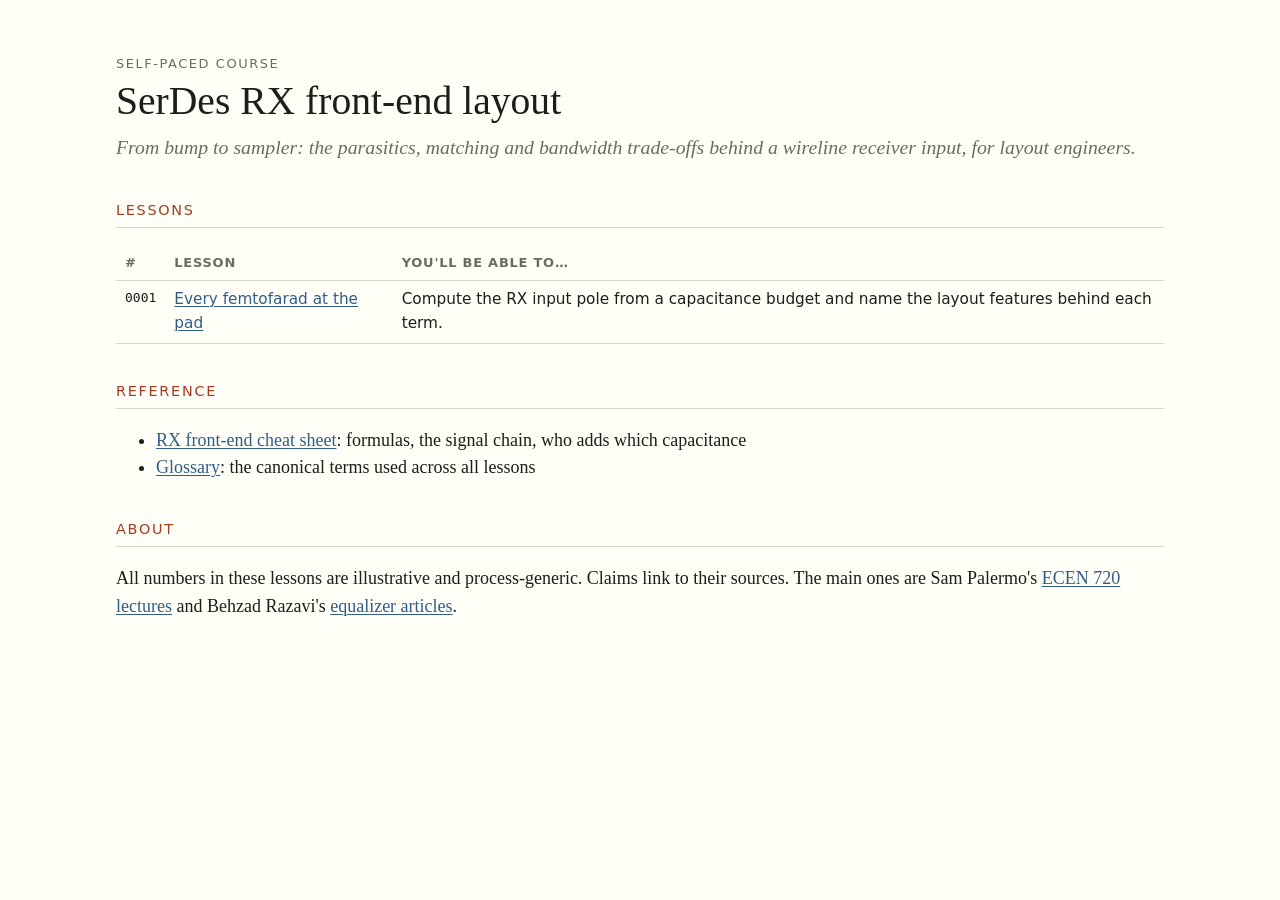
==== index.html @ 03108403 "Add SerDes RX front-end layout course: lesson 0001, reference sheets, Pages site Co-Authored-By: Cla" ====
<!doctype html>
<html lang="en">
<head>
<meta charset="utf-8">
<meta name="viewport" content="width=device-width, initial-scale=1">
<title>SerDes RX Layout Course</title>
<meta name="description" content="A self-paced course on SerDes receiver front-end layout: pad, ESD, termination, T-coil and CTLE.">
<link rel="stylesheet" href="assets/style.css">
</head>
<body class="reference">
<header class="lesson-head" style="max-width:60rem;padding-right:16px">
  <div class="kicker">Self-paced course</div>
  <h1>SerDes RX front-end layout</h1>
  <p class="subtitle">From bump to sampler: the parasitics, matching and bandwidth trade-offs behind a wireline receiver input, for layout engineers.</p>
</header>
<main>

<h2>Lessons</h2>
<table>
  <thead><tr><th>#</th><th>Lesson</th><th>You'll be able to…</th></tr></thead>
  <tbody>
    <tr><td class="mono">0001</td><td><a href="lessons/0001-every-femtofarad-at-the-pad.html">Every femtofarad at the pad</a></td><td>Compute the RX input pole from a capacitance budget and name the layout features behind each term.</td></tr>
  </tbody>
</table>

<h2>Reference</h2>
<ul>
  <li><a href="reference/rx-front-end-cheatsheet.html">RX front-end cheat sheet</a>: formulas, the signal chain, who adds which capacitance</li>
  <li><a href="reference/glossary.html">Glossary</a>: the canonical terms used across all lessons</li>
</ul>

<h2>About</h2>
<p>All numbers in these lessons are illustrative and process-generic. Claims link to their sources. The main ones are Sam Palermo's <a href="https://people.engr.tamu.edu/spalermo/ecen689/lecture6_ee720_rx_circuits.pdf">ECEN 720 lectures</a> and Behzad Razavi's <a href="https://www.seas.ucla.edu/brweb/papers/Journals/BR_SSCM_4_2021.pdf">equalizer articles</a>.</p>
</main>
</body>
</html>
---- assets/style.css ----
/* Shared course stylesheet: SerDes RX front-end layout.
   Tufte-inspired: one readable column, margin notes, quiet colour. Prints cleanly. */

:root {
  --bg: #fffff8;
  --fg: #1d1d1b;
  --muted: #6b6b66;
  --rule: #d9d6c8;
  --accent: #a33b20;       /* signal / emphasis */
  --accent-2: #2f5d8a;     /* links, "other" */
  --ok: #2e7d4f;
  --bad: #b3261e;
  --panel: #f5f2e6;
  --mono: ui-monospace, "JetBrains Mono", "SFMono-Regular", Menlo, Consolas, monospace;
  --serif: "Charter", "Bitstream Charter", "Iowan Old Style", "Palatino Linotype", Palatino, Georgia, serif;
  --sans: "Inter", system-ui, -apple-system, "Segoe UI", sans-serif;
}
@media (prefers-color-scheme: dark) {
  :root:not([data-theme="light"]) {
    --bg: #161614; --fg: #e8e6dc; --muted: #9c9a90; --rule: #3a3933;
    --accent: #e07a5a; --accent-2: #7fb0e0; --ok: #6cc28f; --bad: #f08a80; --panel: #201f1c;
  }
}
:root[data-theme="dark"] {
  --bg: #161614; --fg: #e8e6dc; --muted: #9c9a90; --rule: #3a3933;
  --accent: #e07a5a; --accent-2: #7fb0e0; --ok: #6cc28f; --bad: #f08a80; --panel: #201f1c;
}

* { box-sizing: border-box; }
html { font-size: 18px; }
body {
  margin: 0; background: var(--bg); color: var(--fg);
  font-family: var(--serif); line-height: 1.55;
  -webkit-font-smoothing: antialiased;
}
main, header.lesson-head, footer.lesson-foot {
  max-width: 44rem; margin: 0 auto; padding: 0 16px;
  position: relative;
}
@media (min-width: 1100px) {
  main, header.lesson-head, footer.lesson-foot { max-width: 60rem; padding-right: 17rem; }
}

/* Header */
header.lesson-head { padding-top: 3rem; }
.kicker { font-family: var(--sans); font-size: .72rem; letter-spacing: .12em; text-transform: uppercase; color: var(--muted); }
h1 { font-weight: 400; font-size: 2.2rem; line-height: 1.15; margin: .3rem 0 .4rem; }
.subtitle { font-style: italic; color: var(--muted); font-size: 1.1rem; margin: 0 0 1.5rem; }
h2 { font-weight: 400; font-style: italic; font-size: 1.45rem; margin: 2.4rem 0 .6rem; }
h3 { font-weight: 600; font-size: 1rem; margin: 1.6rem 0 .3rem; font-family: var(--sans); }
p, li { hyphens: auto; }
a { color: var(--accent-2); text-decoration-thickness: 1px; text-underline-offset: 2px; }
code, .mono { font-family: var(--mono); font-size: .85em; }
hr { border: 0; border-top: 1px solid var(--rule); margin: 2.5rem 0; }

/* Margin notes (Tufte sidenotes). On narrow screens they sit inline. */
.note {
  display: block; font-size: .8rem; line-height: 1.4; color: var(--muted);
  border-left: 2px solid var(--rule); padding-left: .7rem; margin: .6rem 0 1rem;
}
@media (min-width: 1100px) {
  .note {
    float: right; clear: right; width: 15rem; margin-right: -17rem;
    border-left: 0; padding-left: 0; margin-top: .2rem;
  }
}

/* Callouts */
.win, .goal, .remember, .source, .ask {
  font-family: var(--sans); font-size: .9rem; line-height: 1.5;
  background: var(--panel); border-left: 3px solid var(--accent);
  padding: .8rem 1rem; margin: 1.4rem 0; border-radius: 2px;
}
.goal { border-left-color: var(--accent); }
.source { border-left-color: var(--accent-2); }
.ask { border-left-color: var(--ok); }
.win strong:first-child, .goal strong:first-child, .source strong:first-child, .ask strong:first-child, .remember strong:first-child {
  display: block; font-size: .7rem; letter-spacing: .12em; text-transform: uppercase; color: var(--muted); margin-bottom: .2rem;
}

/* Equations */
.eq { font-family: var(--serif); font-style: italic; text-align: center; font-size: 1.15rem; margin: 1.2rem 0; }
.eq .lbl { font-style: normal; font-family: var(--sans); font-size: .75rem; color: var(--muted); margin-left: 1rem; }

/* Tables */
table { border-collapse: collapse; width: 100%; font-family: var(--sans); font-size: .85rem; margin: 1rem 0; }
th, td { text-align: left; padding: .4rem .5rem; border-bottom: 1px solid var(--rule); vertical-align: top; }
th { font-weight: 600; color: var(--muted); font-size: .72rem; letter-spacing: .06em; text-transform: uppercase; }
td.num, th.num { text-align: right; font-variant-numeric: tabular-nums; }

/* Figures */
figure { margin: 1.6rem 0; }
figure svg { width: 100%; height: auto; display: block; }
figcaption { font-size: .8rem; color: var(--muted); margin-top: .4rem; }
svg .stroke { stroke: var(--fg); }
svg .fill-fg { fill: var(--fg); }
svg .fill-muted { fill: var(--muted); }
svg .fill-accent { fill: var(--accent); }
svg .stroke-accent { stroke: var(--accent); }
svg text { font-family: var(--sans); font-size: 12px; fill: var(--fg); }

/* Footer / nav */
footer.lesson-foot { padding: 2rem 16px 4rem; font-family: var(--sans); font-size: .85rem; color: var(--muted); }
nav.pager { display: flex; justify-content: space-between; gap: 1rem; border-top: 1px solid var(--rule); padding-top: 1rem; }

/* Interactive widgets (quiz.js, pole-budget.js) */
.widget { font-family: var(--sans); font-size: .9rem; border: 1px solid var(--rule); border-radius: 4px; padding: 1rem; margin: 1.4rem 0; background: var(--bg); }
.widget .w-title { font-size: .7rem; letter-spacing: .12em; text-transform: uppercase; color: var(--muted); margin-bottom: .6rem; }
.quiz .q { font-family: var(--serif); font-size: 1rem; margin: 0 0 .7rem; }
.quiz .opts { display: grid; gap: .4rem; }
.quiz button.opt, .widget button {
  font: inherit; text-align: left; padding: .5rem .7rem; border: 1px solid var(--rule); border-radius: 3px;
  background: var(--panel); color: var(--fg); cursor: pointer;
}
.quiz button.opt:hover:not([disabled]) { border-color: var(--accent-2); }
.quiz button.opt.correct { border-color: var(--ok); outline: 2px solid var(--ok); }
.quiz button.opt.wrong { border-color: var(--bad); outline: 2px solid var(--bad); }
.quiz button[disabled] { cursor: default; }
.quiz .feedback { margin-top: .7rem; line-height: 1.5; }
.quiz .feedback .verdict-ok { color: var(--ok); font-weight: 600; }
.quiz .feedback .verdict-bad { color: var(--bad); font-weight: 600; }
.quiz input[type="text"] { font: inherit; padding: .45rem .6rem; width: 8rem; border: 1px solid var(--rule); border-radius: 3px; background: var(--bg); color: var(--fg); }
.quiz .unit { color: var(--muted); margin: 0 .5rem 0 .3rem; }
.quiz .retry { margin-left: .5rem; font-size: .8rem; }
.score { font-family: var(--sans); font-size: .85rem; color: var(--muted); text-align: right; }

.pb-row { display: grid; grid-template-columns: 9.5rem 1fr 4.2rem; align-items: center; gap: .6rem; margin: .25rem 0; }
.pb-row label { font-size: .85rem; }
.pb-row output { text-align: right; font-variant-numeric: tabular-nums; }
.pb-row input[type="range"] { width: 100%; accent-color: var(--accent); }
.pb-controls { display: flex; flex-wrap: wrap; gap: .8rem 1.2rem; margin: .4rem 0 .8rem; }
.pb-controls select { font: inherit; background: var(--panel); color: var(--fg); border: 1px solid var(--rule); border-radius: 3px; padding: .2rem .4rem; }
.pb-readout { display: grid; grid-template-columns: repeat(auto-fit, minmax(8.5rem, 1fr)); gap: .6rem; margin-top: .9rem; }
.pb-readout div { background: var(--panel); padding: .5rem .6rem; border-radius: 3px; }
.pb-readout .k { font-size: .68rem; text-transform: uppercase; letter-spacing: .08em; color: var(--muted); }
.pb-readout .v { font-size: 1.15rem; font-variant-numeric: tabular-nums; }
.pb-readout .v.bad { color: var(--bad); }
.pb-readout .v.ok { color: var(--ok); }
.pb-stack { display: flex; height: 1.1rem; border-radius: 2px; overflow: hidden; margin-top: .8rem; border: 1px solid var(--rule); }
.pb-stack span { display: block; height: 100%; }
.pb-legend { display: flex; flex-wrap: wrap; gap: .3rem .9rem; font-size: .75rem; color: var(--muted); margin-top: .3rem; }
.pb-legend i { display: inline-block; width: .7rem; height: .7rem; border-radius: 1px; margin-right: .3rem; vertical-align: -1px; }
.pb-verdict { margin-top: .8rem; line-height: 1.5; }

@media (max-width: 520px) {
  html { font-size: 17px; }
  .pb-row { grid-template-columns: 1fr 3.8rem; }
  .pb-row input[type="range"] { grid-column: 1 / -1; grid-row: 2; }
}

/* Reference sheets: denser */
body.reference main { max-width: 60rem; padding-right: 16px; }
body.reference h2 { font-style: normal; font-family: var(--sans); font-size: .8rem; letter-spacing: .12em; text-transform: uppercase; color: var(--accent); margin-top: 2rem; border-bottom: 1px solid var(--rule); padding-bottom: .3rem; }
dl.glossary dt { font-weight: 700; margin-top: 1rem; }
dl.glossary dd { margin: .15rem 0 0 0; }
dl.glossary .avoid { font-family: var(--sans); font-size: .78rem; color: var(--muted); }
dl.glossary .status { font-family: var(--sans); font-size: .68rem; text-transform: uppercase; letter-spacing: .08em; color: var(--muted); margin-left: .4rem; }

@media print {
  :root { --bg: #fff; --fg: #000; --panel: #f3f3f3; }
  html { font-size: 11pt; }
  .widget, .no-print { display: none !important; }
  .note { float: none; width: auto; margin: .3rem 0; }
  main, header.lesson-head, footer.lesson-foot { max-width: none; padding: 0; }
  a { color: inherit; }
  h2 { break-after: avoid; }
}
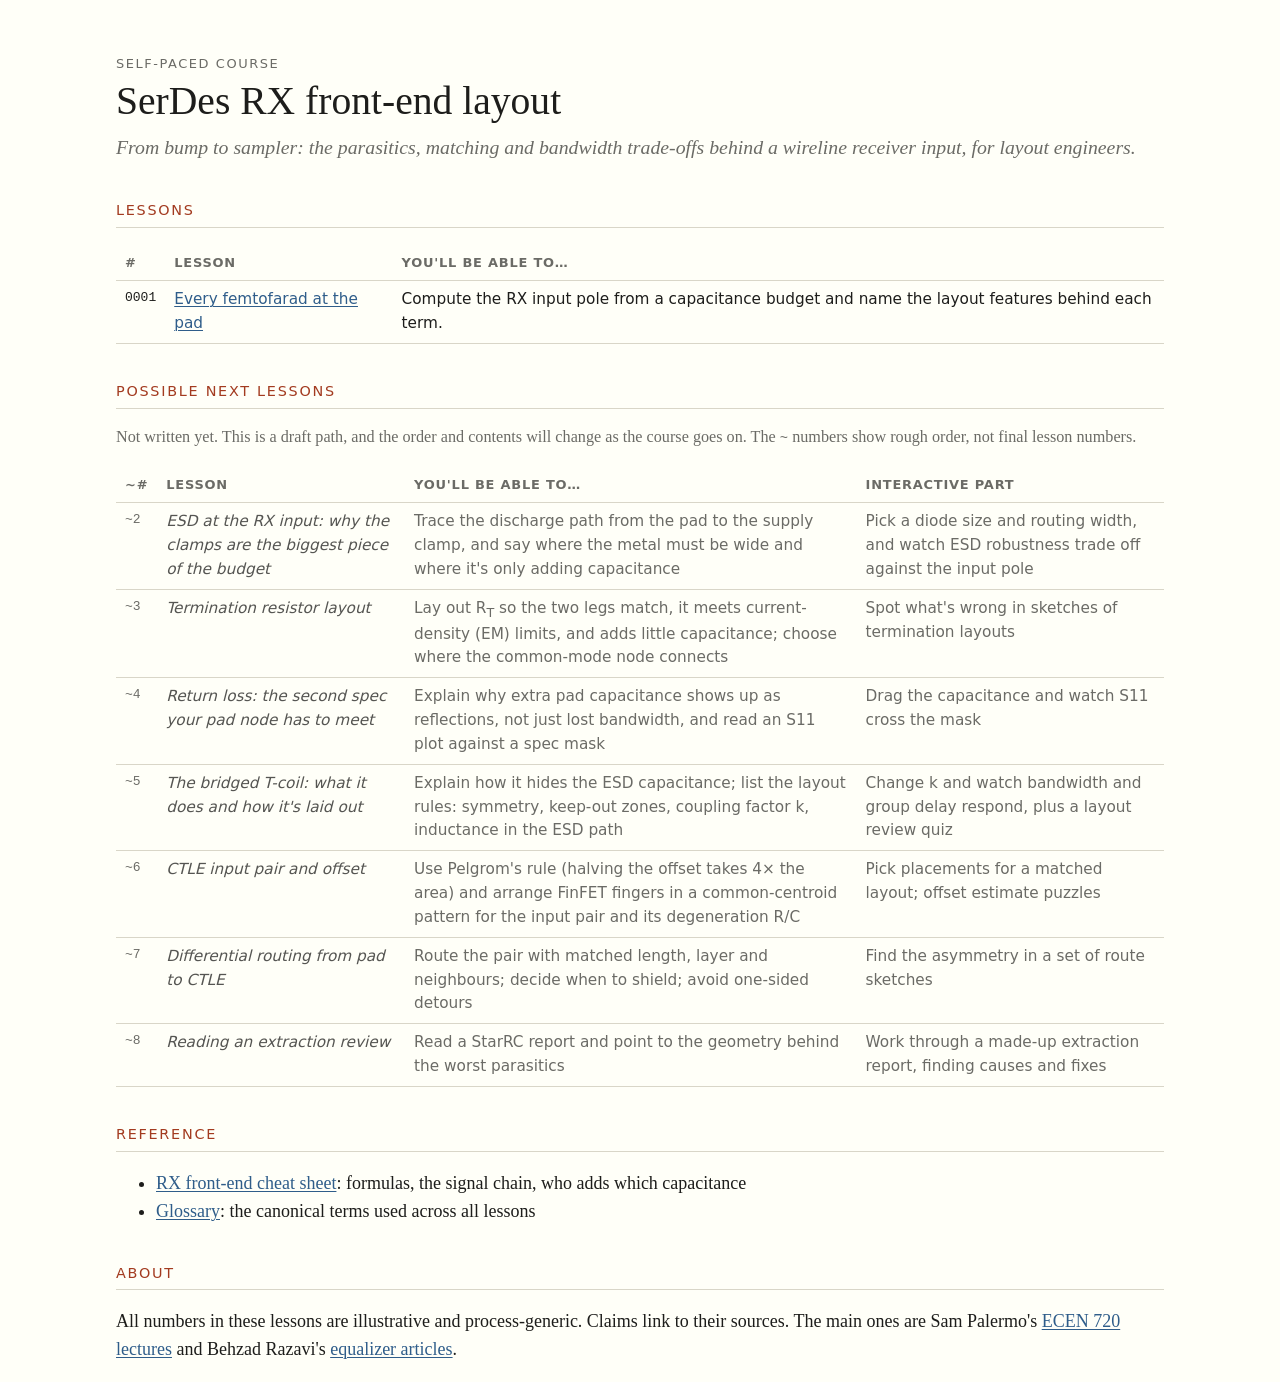
==== commit ab876fb5: "Add 'Possible next lessons' roadmap to index Co-Authored-By: Claude Opus 5.5 (1M context) <noreply@a" ====
--- a/index.html
+++ b/index.html
@@ -23,6 +23,21 @@
   </tbody>
 </table>
 
+<h2>Possible next lessons</h2>
+<p class="planned-intro">Not written yet. This is a draft path, and the order and contents will change as the course goes on. The <span class="mono">~</span> numbers show rough order, not final lesson numbers.</p>
+<table class="planned">
+  <thead><tr><th>~#</th><th>Lesson</th><th>You'll be able to…</th><th>Interactive part</th></tr></thead>
+  <tbody>
+    <tr><td class="mono">~2</td><td>ESD at the RX input: why the clamps are the biggest piece of the budget</td><td>Trace the discharge path from the pad to the supply clamp, and say where the metal must be wide and where it's only adding capacitance</td><td>Pick a diode size and routing width, and watch ESD robustness trade off against the input pole</td></tr>
+    <tr><td class="mono">~3</td><td>Termination resistor layout</td><td>Lay out R<sub>T</sub> so the two legs match, it meets current-density (EM) limits, and adds little capacitance; choose where the common-mode node connects</td><td>Spot what's wrong in sketches of termination layouts</td></tr>
+    <tr><td class="mono">~4</td><td>Return loss: the second spec your pad node has to meet</td><td>Explain why extra pad capacitance shows up as reflections, not just lost bandwidth, and read an S11 plot against a spec mask</td><td>Drag the capacitance and watch S11 cross the mask</td></tr>
+    <tr><td class="mono">~5</td><td>The bridged T-coil: what it does and how it's laid out</td><td>Explain how it hides the ESD capacitance; list the layout rules: symmetry, keep-out zones, coupling factor k, inductance in the ESD path</td><td>Change k and watch bandwidth and group delay respond, plus a layout review quiz</td></tr>
+    <tr><td class="mono">~6</td><td>CTLE input pair and offset</td><td>Use Pelgrom's rule (halving the offset takes 4× the area) and arrange FinFET fingers in a common-centroid pattern for the input pair and its degeneration R/C</td><td>Pick placements for a matched layout; offset estimate puzzles</td></tr>
+    <tr><td class="mono">~7</td><td>Differential routing from pad to CTLE</td><td>Route the pair with matched length, layer and neighbours; decide when to shield; avoid one-sided detours</td><td>Find the asymmetry in a set of route sketches</td></tr>
+    <tr><td class="mono">~8</td><td>Reading an extraction review</td><td>Read a StarRC report and point to the geometry behind the worst parasitics</td><td>Work through a made-up extraction report, finding causes and fixes</td></tr>
+  </tbody>
+</table>
+
 <h2>Reference</h2>
 <ul>
   <li><a href="reference/rx-front-end-cheatsheet.html">RX front-end cheat sheet</a>: formulas, the signal chain, who adds which capacitance</li>
--- a/assets/style.css
+++ b/assets/style.css
@@ -165,3 +165,9 @@
   a { color: inherit; }
   h2 { break-after: avoid; }
 }
+
+/* Planned (not yet written) lessons on the index */
+table.planned td { color: var(--muted); }
+table.planned td:nth-child(2) { font-style: italic; color: var(--fg); opacity: .75; }
+.planned-intro { font-size: .9rem; color: var(--muted); }
+@media (max-width: 640px) { table.planned th:nth-child(4), table.planned td:nth-child(4) { display: none; } }
